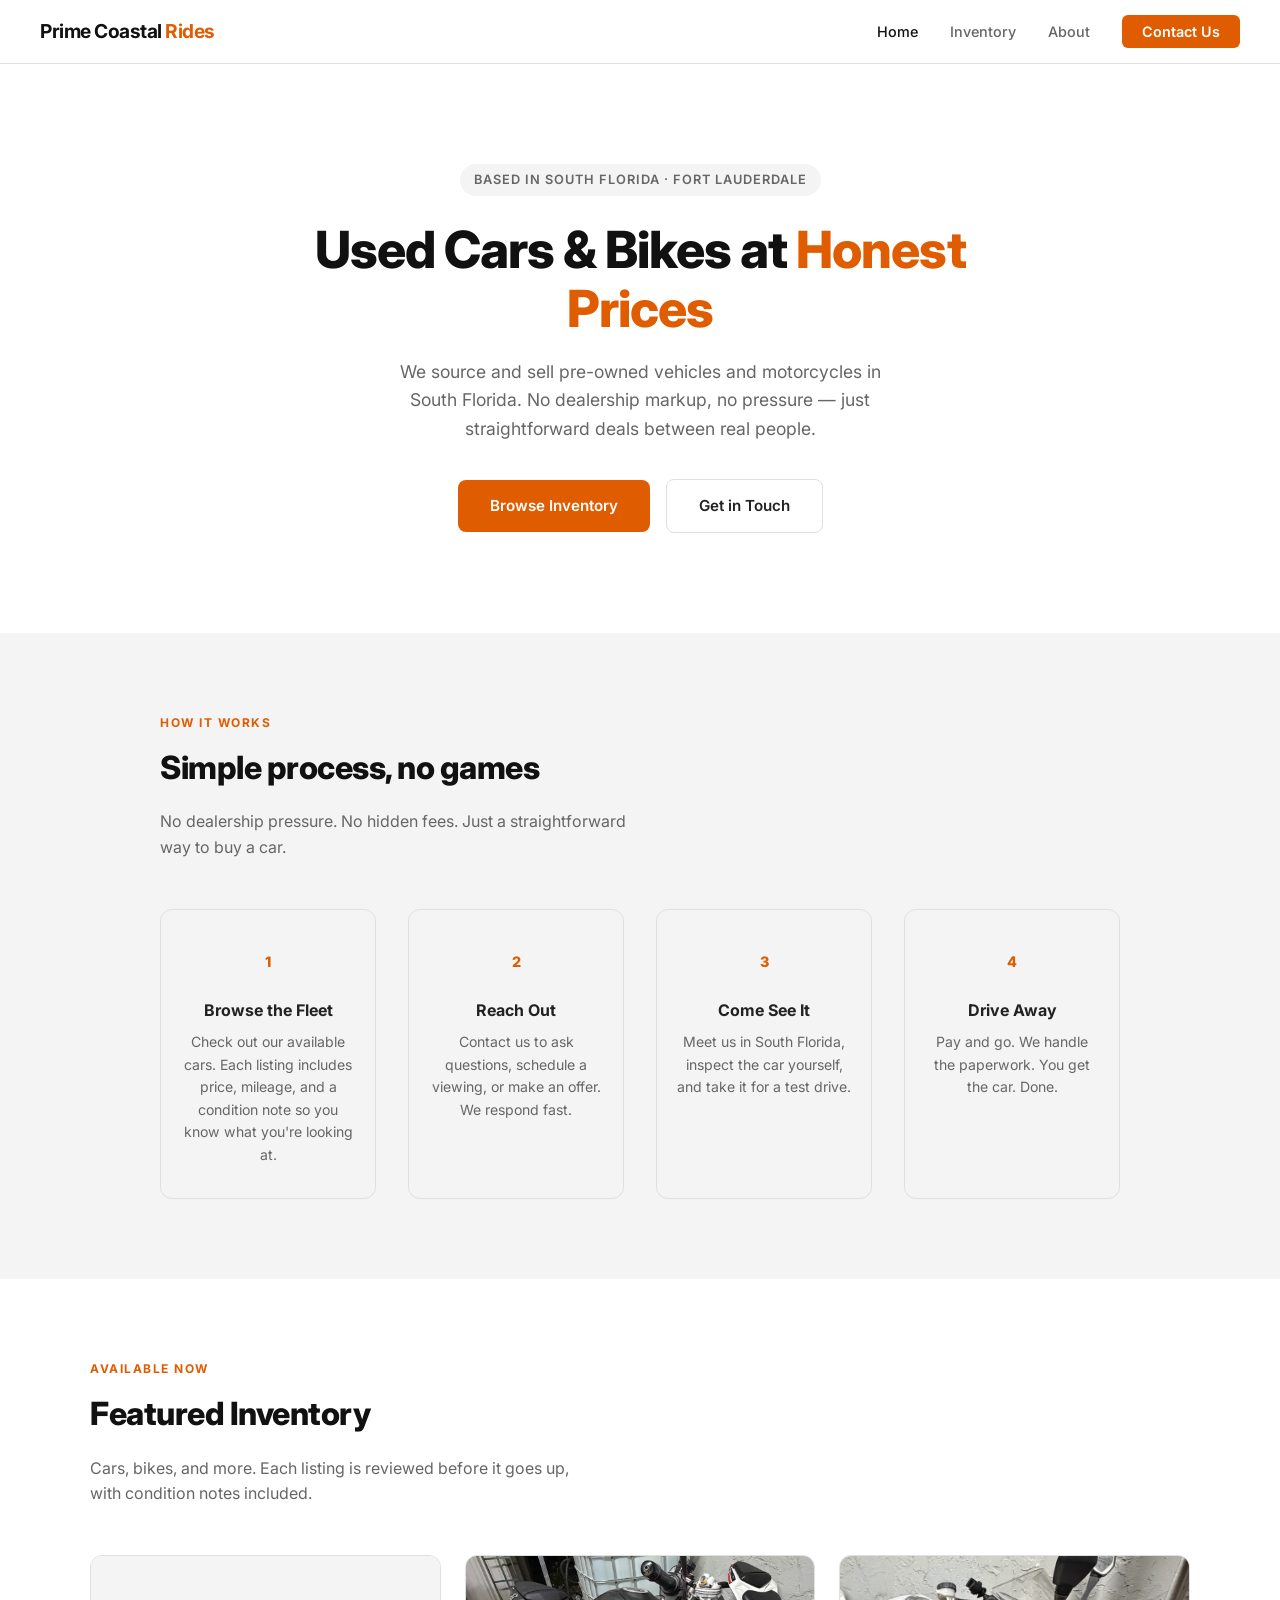
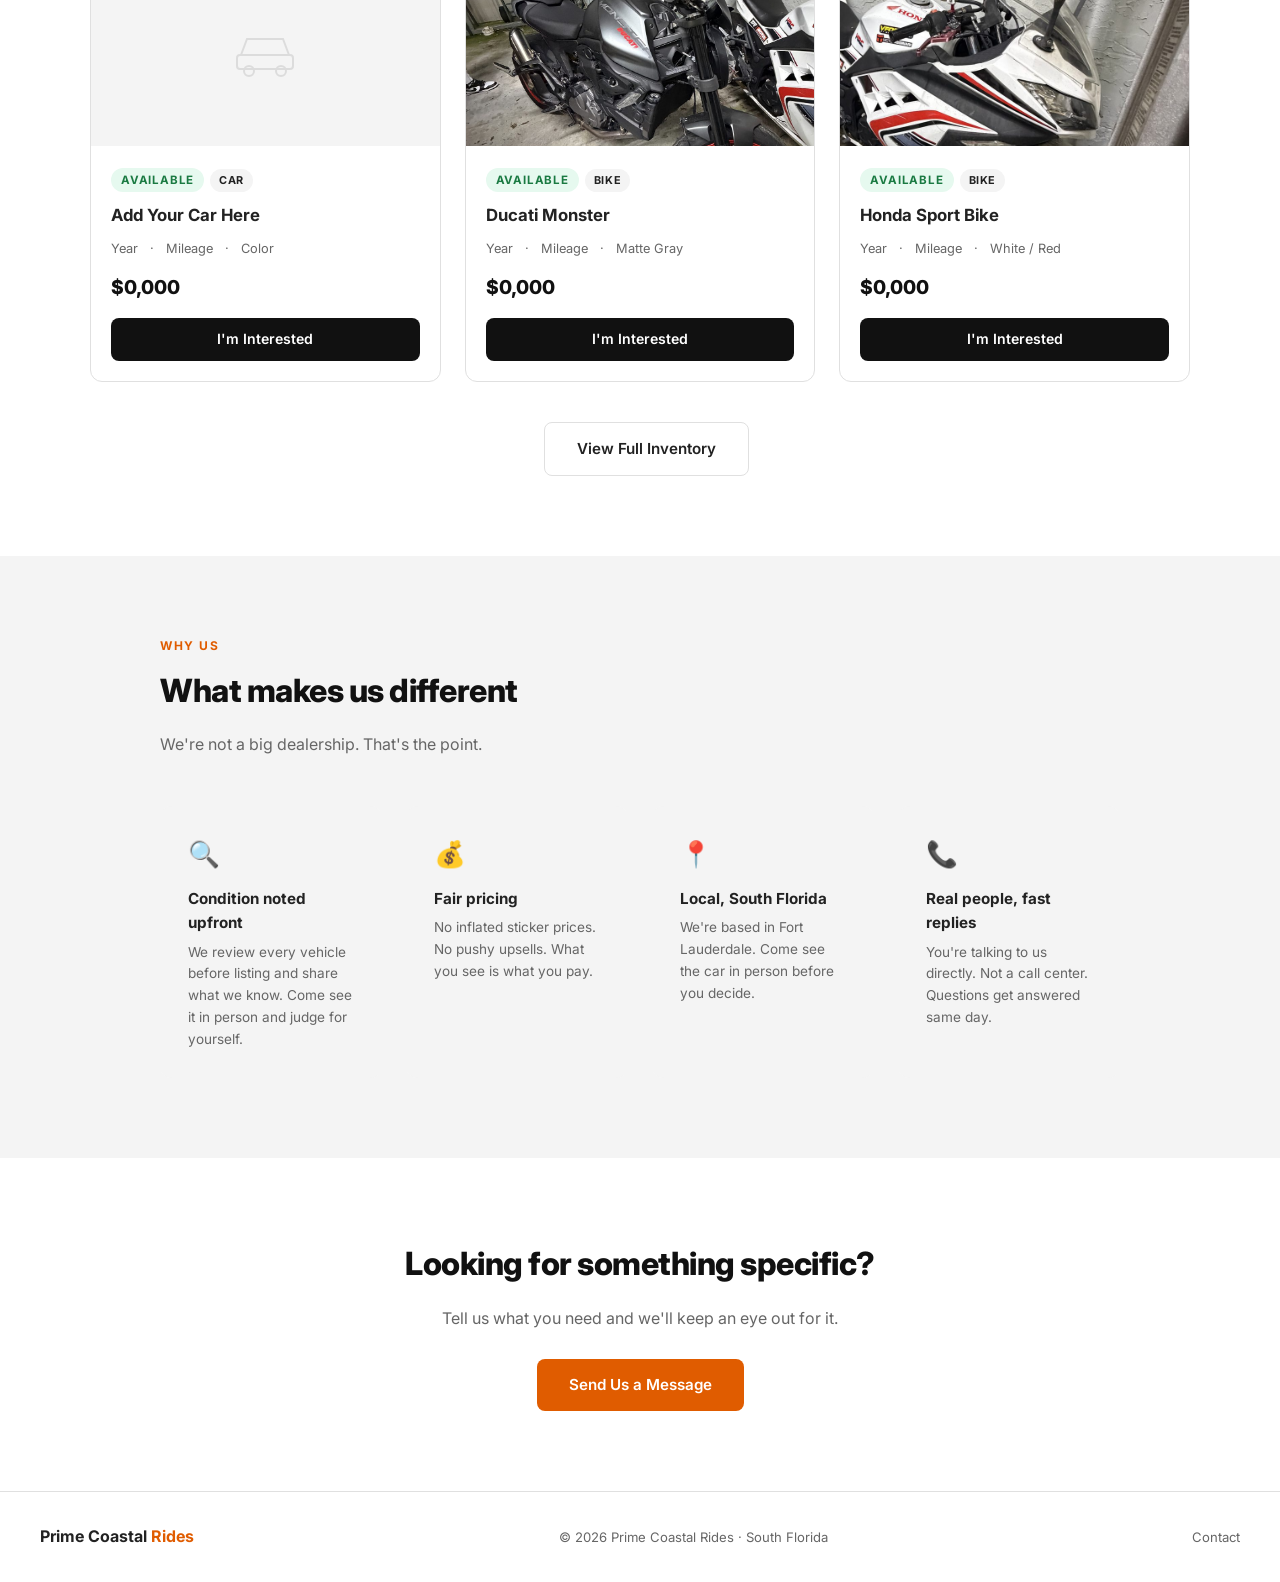
==== index.html @ 64c805c3 "Initial commit" ====
<!DOCTYPE html>
<html lang="en">
<head>
  <meta charset="UTF-8" />
  <meta name="viewport" content="width=device-width, initial-scale=1.0" />
  <title>Prime Coastal Rides — Used Cars & Bikes in South Florida</title>
  <link rel="stylesheet" href="styles.css" />
  <link rel="preconnect" href="https://fonts.googleapis.com" />
  <link href="https://fonts.googleapis.com/css2?family=Inter:wght@400;500;600;700;800&display=swap" rel="stylesheet" />
</head>
<body>

  <!-- NAV -->
  <nav>
    <div class="nav-logo">Prime Coastal<span> Rides</span></div>
    <ul class="nav-links">
      <li><a href="index.html" class="active">Home</a></li>
      <li><a href="inventory.html">Inventory</a></li>
      <li><a href="about.html">About</a></li>
      <li><a href="contact.html" class="nav-cta">Contact Us</a></li>
    </ul>
  </nav>

  <!-- HERO -->
  <div class="hero">
    <div class="hero-tag">Based in South Florida · Fort Lauderdale</div>
    <h1>Used Cars & Bikes at <span>Honest Prices</span></h1>
    <p>We source and sell pre-owned vehicles and motorcycles in South Florida. No dealership markup, no pressure — just straightforward deals between real people.</p>
    <a href="inventory.html" class="btn btn-primary">Browse Inventory</a>
    <a href="contact.html" class="btn btn-outline">Get in Touch</a>
  </div>

  <!-- HOW IT WORKS -->
  <section style="background: var(--light-gray);">
    <div class="steps">
      <div class="section-label">How it works</div>
      <div class="section-title">Simple process, no games</div>
      <p class="section-sub">No dealership pressure. No hidden fees. Just a straightforward way to buy a car.</p>
      <div class="steps-grid">
        <div class="step">
          <div class="step-num">1</div>
          <h3>Browse the Fleet</h3>
          <p>Check out our available cars. Each listing includes price, mileage, and a condition note so you know what you're looking at.</p>
        </div>
        <div class="step">
          <div class="step-num">2</div>
          <h3>Reach Out</h3>
          <p>Contact us to ask questions, schedule a viewing, or make an offer. We respond fast.</p>
        </div>
        <div class="step">
          <div class="step-num">3</div>
          <h3>Come See It</h3>
          <p>Meet us in South Florida, inspect the car yourself, and take it for a test drive.</p>
        </div>
        <div class="step">
          <div class="step-num">4</div>
          <h3>Drive Away</h3>
          <p>Pay and go. We handle the paperwork. You get the car. Done.</p>
        </div>
      </div>
    </div>
  </section>

  <!-- FEATURED INVENTORY -->
  <section>
    <div style="max-width: 1100px; margin: 0 auto;">
      <div class="section-label">Available now</div>
      <div class="section-title">Featured Inventory</div>
      <p class="section-sub">Cars, bikes, and more. Each listing is reviewed before it goes up, with condition notes included.</p>

      <div class="fleet-grid">

        <!-- Car placeholder -->
        <div class="car-card">
          <div class="car-img">
            <svg viewBox="0 0 64 64" fill="none" xmlns="http://www.w3.org/2000/svg">
              <path d="M8 36l6-16h36l6 16" stroke="#999" stroke-width="2" fill="none"/>
              <rect x="4" y="36" width="56" height="14" rx="3" stroke="#999" stroke-width="2" fill="none"/>
              <circle cx="16" cy="52" r="5" stroke="#999" stroke-width="2" fill="none"/>
              <circle cx="48" cy="52" r="5" stroke="#999" stroke-width="2" fill="none"/>
            </svg>
          </div>
          <div class="car-info">
            <span class="car-badge badge-available">Available</span><span class="type-tag">Car</span>
            <h3>Add Your Car Here</h3>
            <div class="car-specs">
              <span class="car-spec">Year</span>
              <span class="car-spec">·</span>
              <span class="car-spec">Mileage</span>
              <span class="car-spec">·</span>
              <span class="car-spec">Color</span>
            </div>
            <div class="car-price">$0,000</div>
            <a href="contact.html" class="car-cta">I'm Interested</a>
          </div>
        </div>

        <div class="car-card">
          <div class="car-img"><img src="images/ducati-monster.jpg" alt="Ducati Monster" style="width:100%; height:100%; object-fit:cover;" /></div>
          <div class="car-info">
            <span class="car-badge badge-available">Available</span><span class="type-tag">Bike</span>
            <h3>Ducati Monster</h3>
            <div class="car-specs">
              <span class="car-spec">Year</span>
              <span class="car-spec">·</span>
              <span class="car-spec">Mileage</span>
              <span class="car-spec">·</span>
              <span class="car-spec">Matte Gray</span>
            </div>
            <div class="car-price">$0,000</div>
            <a href="contact.html" class="car-cta">I'm Interested</a>
          </div>
        </div>

        <div class="car-card">
          <div class="car-img"><img src="images/honda-cbr.jpg" alt="Honda sport bike" style="width:100%; height:100%; object-fit:cover;" /></div>
          <div class="car-info">
            <span class="car-badge badge-available">Available</span><span class="type-tag">Bike</span>
            <h3>Honda Sport Bike</h3>
            <div class="car-specs">
              <span class="car-spec">Year</span>
              <span class="car-spec">·</span>
              <span class="car-spec">Mileage</span>
              <span class="car-spec">·</span>
              <span class="car-spec">White / Red</span>
            </div>
            <div class="car-price">$0,000</div>
            <a href="contact.html" class="car-cta">I'm Interested</a>
          </div>
        </div>

      </div>

      <div style="text-align:center; margin-top: 40px;">
        <a href="inventory.html" class="btn btn-outline">View Full Inventory</a>
      </div>
    </div>
  </section>

  <!-- WHY US -->
  <section style="background: var(--light-gray);">
    <div style="max-width: 960px; margin: 0 auto;">
      <div class="section-label">Why us</div>
      <div class="section-title">What makes us different</div>
      <p class="section-sub">We're not a big dealership. That's the point.</p>
      <div class="why-grid">
        <div class="why-card">
          <div class="why-icon">🔍</div>
          <h3>Condition noted upfront</h3>
          <p>We review every vehicle before listing and share what we know. Come see it in person and judge for yourself.</p>
        </div>
        <div class="why-card">
          <div class="why-icon">💰</div>
          <h3>Fair pricing</h3>
          <p>No inflated sticker prices. No pushy upsells. What you see is what you pay.</p>
        </div>
        <div class="why-card">
          <div class="why-icon">📍</div>
          <h3>Local, South Florida</h3>
          <p>We're based in Fort Lauderdale. Come see the car in person before you decide.</p>
        </div>
        <div class="why-card">
          <div class="why-icon">📞</div>
          <h3>Real people, fast replies</h3>
          <p>You're talking to us directly. Not a call center. Questions get answered same day.</p>
        </div>
      </div>
    </div>
  </section>

  <!-- CTA BANNER -->
  <section style="text-align: center; padding: 80px 40px;">
    <div class="section-title">Looking for something specific?</div>
    <p style="color: var(--gray); margin-bottom: 28px; font-size: 1rem;">Tell us what you need and we'll keep an eye out for it.</p>
    <a href="contact.html" class="btn btn-primary">Send Us a Message</a>
  </section>

  <!-- FOOTER -->
  <footer>
    <div class="footer-logo">Prime Coastal<span> Rides</span></div>
    <p>© 2026 Prime Coastal Rides · South Florida</p>
    <p><a href="contact.html" style="color: var(--gray);">Contact</a></p>
  </footer>

</body>
</html>
---- styles.css ----
* {
  margin: 0;
  padding: 0;
  box-sizing: border-box;
}

:root {
  --black: #111111;
  --dark: #222222;
  --gray: #666666;
  --light-gray: #f4f4f4;
  --border: #e0e0e0;
  --accent: #e05c00;
  --white: #ffffff;
  --font: 'Inter', system-ui, -apple-system, sans-serif;
}

body {
  font-family: var(--font);
  color: var(--dark);
  background: var(--white);
  line-height: 1.6;
}

a {
  text-decoration: none;
  color: inherit;
}

img {
  max-width: 100%;
  display: block;
}

/* ── NAV ── */
nav {
  position: sticky;
  top: 0;
  z-index: 100;
  background: var(--white);
  border-bottom: 1px solid var(--border);
  padding: 0 40px;
  display: flex;
  align-items: center;
  justify-content: space-between;
  height: 64px;
}

.nav-logo {
  font-size: 1.2rem;
  font-weight: 700;
  letter-spacing: -0.5px;
  color: var(--black);
}

.nav-logo span {
  color: var(--accent);
}

.nav-links {
  display: flex;
  gap: 32px;
  list-style: none;
}

.nav-links a {
  font-size: 0.9rem;
  font-weight: 500;
  color: var(--gray);
  transition: color 0.2s;
}

.nav-links a:hover,
.nav-links a.active {
  color: var(--black);
}

.nav-cta {
  background: var(--accent);
  color: var(--white) !important;
  padding: 8px 20px;
  border-radius: 6px;
  font-weight: 600 !important;
  transition: opacity 0.2s !important;
}

.nav-cta:hover {
  opacity: 0.85;
  color: var(--white) !important;
}

/* ── HERO ── */
.hero {
  padding: 100px 40px;
  max-width: 800px;
  margin: 0 auto;
  text-align: center;
}

.hero-tag {
  display: inline-block;
  background: var(--light-gray);
  color: var(--gray);
  font-size: 0.8rem;
  font-weight: 600;
  letter-spacing: 1px;
  text-transform: uppercase;
  padding: 6px 14px;
  border-radius: 20px;
  margin-bottom: 24px;
}

.hero h1 {
  font-size: clamp(2rem, 5vw, 3.2rem);
  font-weight: 800;
  line-height: 1.15;
  color: var(--black);
  margin-bottom: 20px;
  letter-spacing: -1px;
}

.hero h1 span {
  color: var(--accent);
}

.hero p {
  font-size: 1.1rem;
  color: var(--gray);
  max-width: 520px;
  margin: 0 auto 36px;
}

.btn {
  display: inline-block;
  padding: 14px 32px;
  border-radius: 8px;
  font-weight: 600;
  font-size: 0.95rem;
  transition: all 0.2s;
  cursor: pointer;
}

.btn-primary {
  background: var(--accent);
  color: var(--white);
}

.btn-primary:hover {
  opacity: 0.88;
}

.btn-outline {
  border: 1.5px solid var(--border);
  color: var(--dark);
  margin-left: 12px;
}

.btn-outline:hover {
  border-color: var(--dark);
}

/* ── SECTION ── */
section {
  padding: 80px 40px;
}

.section-label {
  font-size: 0.75rem;
  font-weight: 700;
  letter-spacing: 1.5px;
  text-transform: uppercase;
  color: var(--accent);
  margin-bottom: 10px;
}

.section-title {
  font-size: clamp(1.5rem, 3vw, 2rem);
  font-weight: 800;
  color: var(--black);
  letter-spacing: -0.5px;
  margin-bottom: 16px;
}

.section-sub {
  color: var(--gray);
  font-size: 1rem;
  max-width: 500px;
  margin-bottom: 48px;
}

/* ── HOW IT WORKS ── */
.steps {
  max-width: 960px;
  margin: 0 auto;
}

.steps-grid {
  display: grid;
  grid-template-columns: repeat(auto-fit, minmax(200px, 1fr));
  gap: 32px;
}

.step {
  text-align: center;
  padding: 32px 20px;
  border: 1px solid var(--border);
  border-radius: 12px;
}

.step-num {
  width: 40px;
  height: 40px;
  background: var(--light-gray);
  border-radius: 50%;
  display: flex;
  align-items: center;
  justify-content: center;
  font-weight: 800;
  font-size: 0.9rem;
  margin: 0 auto 16px;
  color: var(--accent);
}

.step h3 {
  font-size: 1rem;
  font-weight: 700;
  margin-bottom: 8px;
}

.step p {
  font-size: 0.88rem;
  color: var(--gray);
}

/* ── CAR CARDS ── */
.fleet-grid {
  display: grid;
  grid-template-columns: repeat(auto-fill, minmax(280px, 1fr));
  gap: 24px;
  max-width: 1100px;
  margin: 0 auto;
}

.car-card {
  border: 1px solid var(--border);
  border-radius: 12px;
  overflow: hidden;
  transition: box-shadow 0.2s, transform 0.2s;
}

.car-card:hover {
  box-shadow: 0 8px 24px rgba(0,0,0,0.08);
  transform: translateY(-2px);
}

.car-img {
  width: 100%;
  height: 190px;
  background: var(--light-gray);
  display: flex;
  align-items: center;
  justify-content: center;
  color: var(--gray);
  font-size: 0.85rem;
}

.car-img svg {
  width: 64px;
  height: 64px;
  opacity: 0.25;
}

.car-img img {
  width: 100%;
  height: 100%;
  object-fit: cover;
}

.type-tag {
  display: inline-block;
  font-size: 0.68rem;
  font-weight: 700;
  text-transform: uppercase;
  letter-spacing: 0.6px;
  padding: 3px 9px;
  border-radius: 20px;
  margin-bottom: 8px;
  margin-left: 6px;
  background: var(--light-gray);
  color: var(--dark);
}

.car-info {
  padding: 20px;
}

.car-badge {
  display: inline-block;
  font-size: 0.72rem;
  font-weight: 700;
  text-transform: uppercase;
  letter-spacing: 0.8px;
  padding: 3px 10px;
  border-radius: 20px;
  margin-bottom: 10px;
}

.badge-available {
  background: #e6f9ef;
  color: #1a7a42;
}

.badge-sold {
  background: #fef0f0;
  color: #b91c1c;
}

.badge-pending {
  background: #fff7e6;
  color: #b45309;
}

.car-info h3 {
  font-size: 1.05rem;
  font-weight: 700;
  margin-bottom: 4px;
}

.car-specs {
  display: flex;
  gap: 12px;
  margin: 10px 0;
  flex-wrap: wrap;
}

.car-spec {
  font-size: 0.8rem;
  color: var(--gray);
  display: flex;
  align-items: center;
  gap: 4px;
}

.car-price {
  font-size: 1.2rem;
  font-weight: 800;
  color: var(--black);
  margin-top: 12px;
}

.car-cta {
  margin-top: 16px;
  width: 100%;
  text-align: center;
  background: var(--black);
  color: var(--white);
  padding: 10px;
  border-radius: 8px;
  font-size: 0.88rem;
  font-weight: 600;
  transition: opacity 0.2s;
  display: block;
}

.car-cta:hover {
  opacity: 0.8;
}

/* ── WHY US ── */
.why-grid {
  display: grid;
  grid-template-columns: repeat(auto-fit, minmax(220px, 1fr));
  gap: 24px;
  max-width: 960px;
  margin: 0 auto;
}

.why-card {
  padding: 28px;
  background: var(--light-gray);
  border-radius: 12px;
}

.why-icon {
  font-size: 1.6rem;
  margin-bottom: 12px;
}

.why-card h3 {
  font-size: 0.95rem;
  font-weight: 700;
  margin-bottom: 6px;
}

.why-card p {
  font-size: 0.85rem;
  color: var(--gray);
}

/* ── ABOUT PAGE ── */
.about-content {
  max-width: 720px;
  margin: 0 auto;
}

.about-content p {
  color: var(--gray);
  margin-bottom: 20px;
  font-size: 1rem;
  line-height: 1.8;
}

.about-highlights {
  display: grid;
  grid-template-columns: repeat(auto-fit, minmax(160px, 1fr));
  gap: 20px;
  margin: 48px 0;
}

.highlight {
  text-align: center;
  padding: 24px;
  border: 1px solid var(--border);
  border-radius: 12px;
}

.highlight-num {
  font-size: 2rem;
  font-weight: 800;
  color: var(--accent);
}

.highlight p {
  font-size: 0.85rem;
  color: var(--gray);
  margin: 0;
}

/* ── CONTACT ── */
.contact-wrap {
  max-width: 600px;
  margin: 0 auto;
}

.contact-form {
  display: flex;
  flex-direction: column;
  gap: 16px;
}

.form-row {
  display: grid;
  grid-template-columns: 1fr 1fr;
  gap: 16px;
}

.form-group {
  display: flex;
  flex-direction: column;
  gap: 6px;
}

.form-group label {
  font-size: 0.85rem;
  font-weight: 600;
  color: var(--dark);
}

.form-group input,
.form-group select,
.form-group textarea {
  padding: 12px 14px;
  border: 1.5px solid var(--border);
  border-radius: 8px;
  font-size: 0.92rem;
  font-family: var(--font);
  color: var(--dark);
  outline: none;
  transition: border-color 0.2s;
  background: var(--white);
}

.form-group input:focus,
.form-group select:focus,
.form-group textarea:focus {
  border-color: var(--dark);
}

.form-group textarea {
  resize: vertical;
  min-height: 120px;
}

.form-submit {
  background: var(--accent);
  color: var(--white);
  border: none;
  padding: 14px;
  border-radius: 8px;
  font-size: 0.95rem;
  font-weight: 700;
  cursor: pointer;
  font-family: var(--font);
  transition: opacity 0.2s;
}

.form-submit:hover {
  opacity: 0.88;
}

.contact-info {
  display: grid;
  grid-template-columns: repeat(auto-fit, minmax(150px, 1fr));
  gap: 16px;
  margin-bottom: 40px;
}

.contact-item {
  padding: 20px;
  background: var(--light-gray);
  border-radius: 10px;
  text-align: center;
}

.contact-item .ci-icon { font-size: 1.3rem; margin-bottom: 8px; }
.contact-item .ci-label { font-size: 0.75rem; color: var(--gray); margin-bottom: 4px; }
.contact-item .ci-value { font-size: 0.88rem; font-weight: 600; }

/* ── FOOTER ── */
footer {
  border-top: 1px solid var(--border);
  padding: 32px 40px;
  display: flex;
  align-items: center;
  justify-content: space-between;
  flex-wrap: wrap;
  gap: 12px;
}

.footer-logo {
  font-weight: 700;
  font-size: 1rem;
}

.footer-logo span { color: var(--accent); }

footer p {
  font-size: 0.82rem;
  color: var(--gray);
}

/* ── PAGE HEADER ── */
.page-header {
  background: var(--light-gray);
  padding: 60px 40px;
  text-align: center;
}

.page-header h1 {
  font-size: clamp(1.8rem, 4vw, 2.5rem);
  font-weight: 800;
  letter-spacing: -0.5px;
}

.page-header p {
  color: var(--gray);
  margin-top: 10px;
  font-size: 1rem;
}

/* ── RESPONSIVE ── */
@media (max-width: 640px) {
  nav { padding: 0 20px; }
  section { padding: 60px 20px; }
  .hero { padding: 70px 20px; }
  .form-row { grid-template-columns: 1fr; }
  footer { padding: 24px 20px; flex-direction: column; text-align: center; }
  .page-header { padding: 40px 20px; }
}
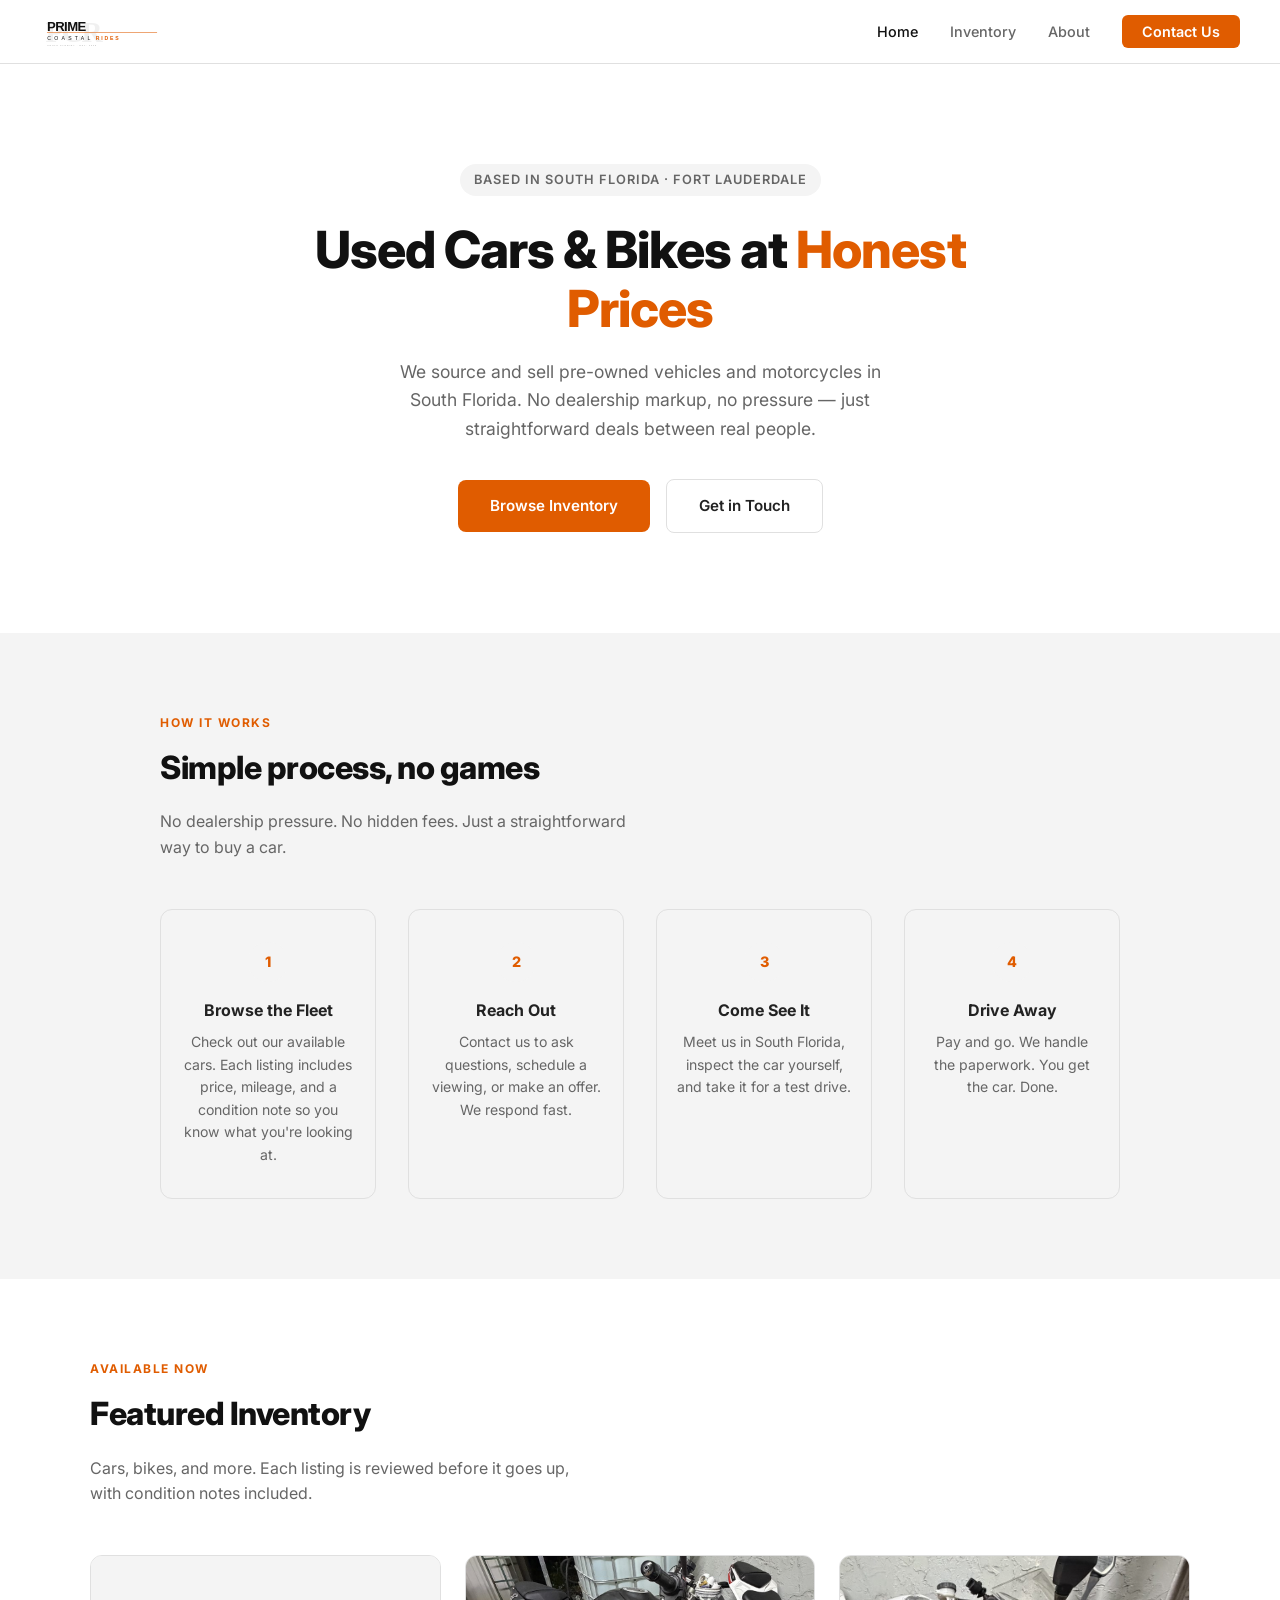
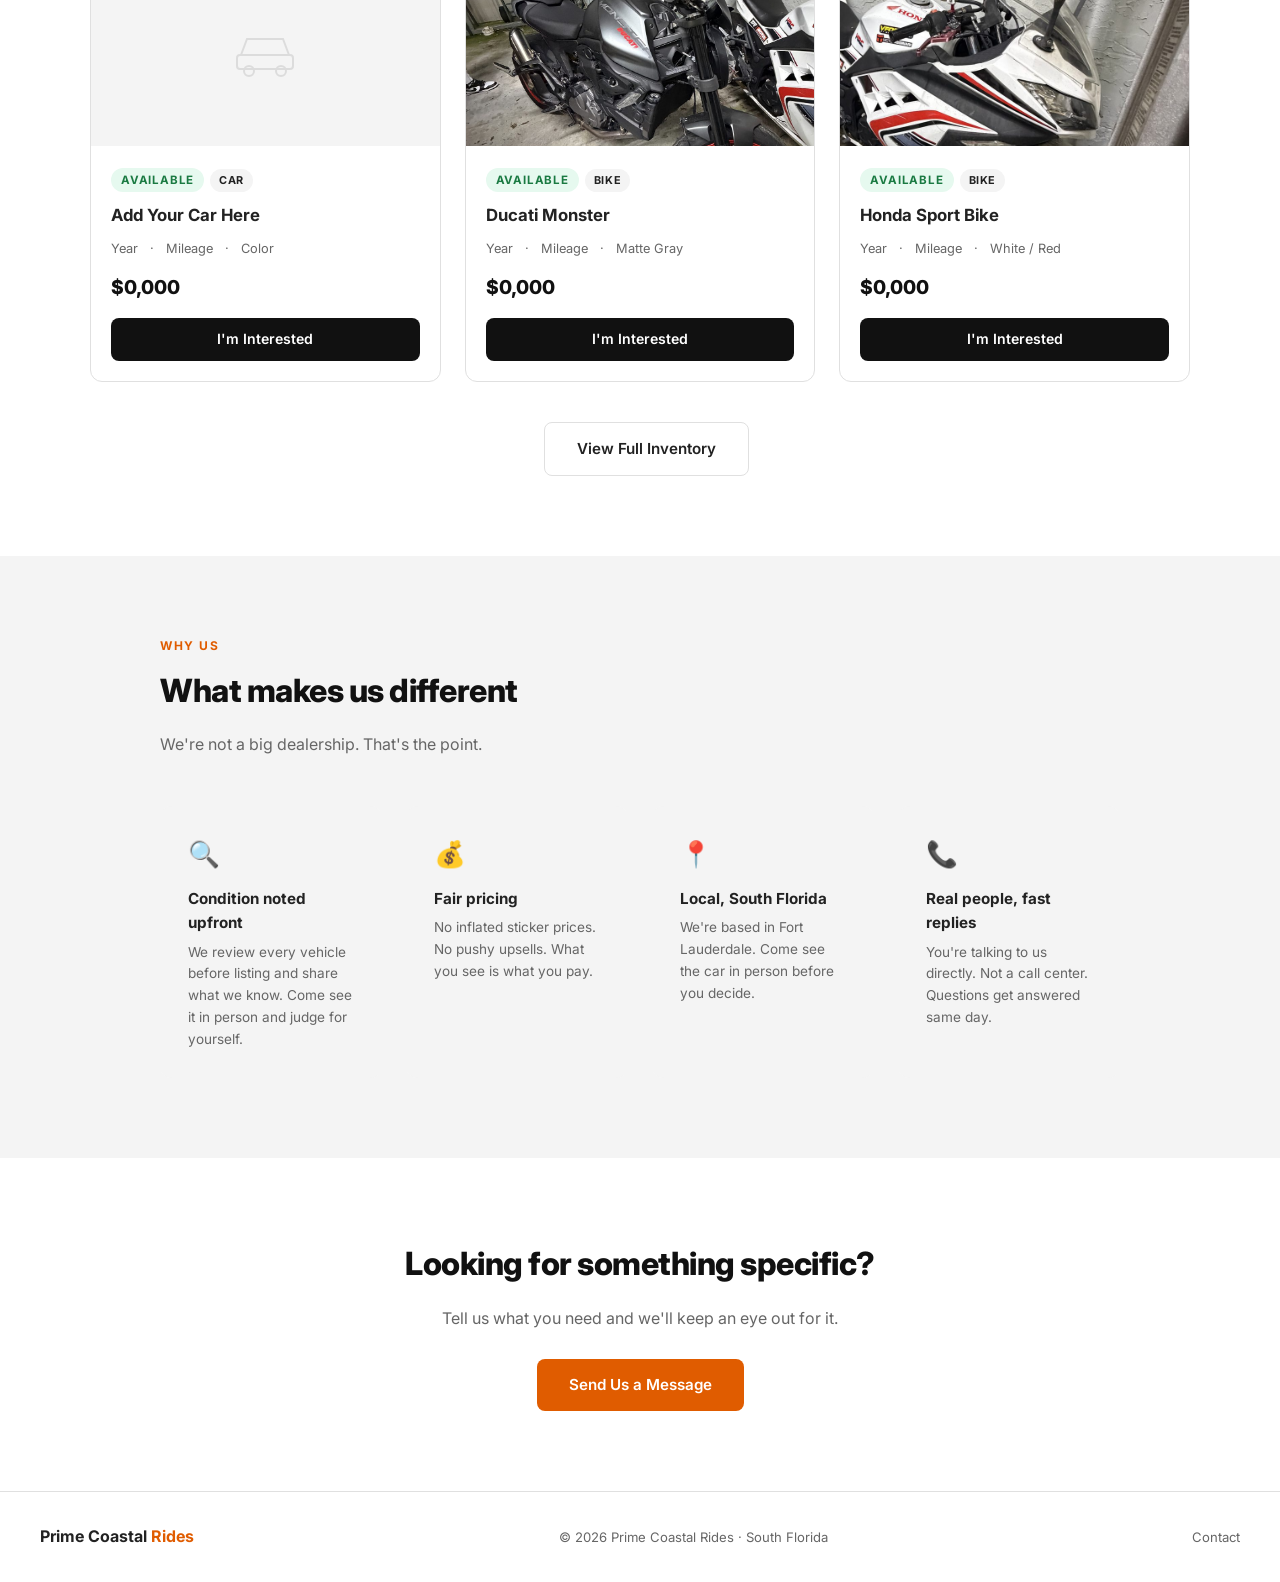
==== commit b5ca4838: "logo banner changed Logo Banner" ====
--- a/index.html
+++ b/index.html
@@ -12,7 +12,7 @@
 
   <!-- NAV -->
   <nav>
-    <div class="nav-logo">Prime Coastal<span> Rides</span></div>
+    <a href="index.html"><img src="logo.svg" alt="Prime Coastal Rides" class="nav-logo-img" /></a>
     <ul class="nav-links">
       <li><a href="index.html" class="active">Home</a></li>
       <li><a href="inventory.html">Inventory</a></li>
--- a/styles.css
+++ b/styles.css
@@ -44,6 +44,12 @@
   align-items: center;
   justify-content: space-between;
   height: 64px;
+}
+
+.nav-logo-img {
+  height: 40px;
+  width: auto;
+  display: block;
 }
 
 .nav-logo {
@@ -524,7 +530,7 @@
 
 .contact-item .ci-icon { font-size: 1.3rem; margin-bottom: 8px; }
 .contact-item .ci-label { font-size: 0.75rem; color: var(--gray); margin-bottom: 4px; }
-.contact-item .ci-value { font-size: 0.88rem; font-weight: 600; }
+.contact-item .ci-value { font-size: 0.78rem; font-weight: 600; word-break: break-all; }
 
 /* ── FOOTER ── */
 footer {
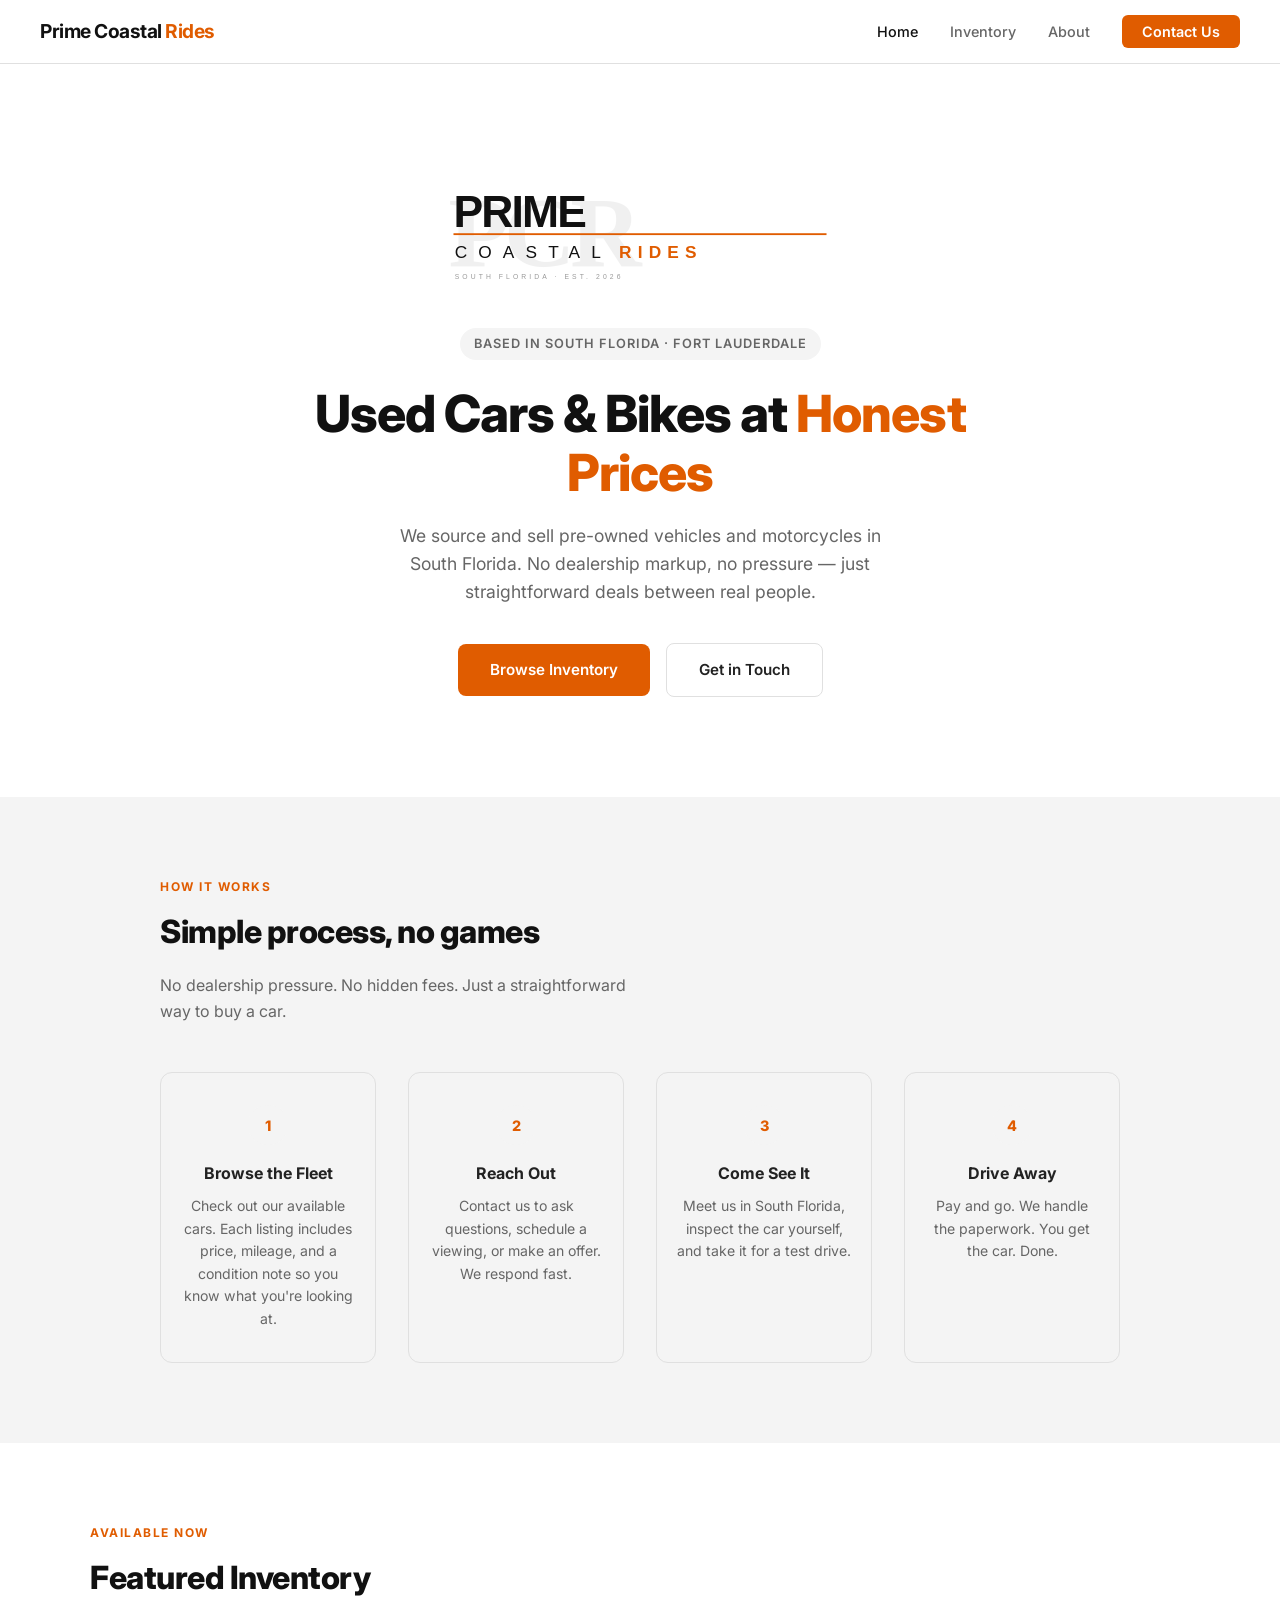
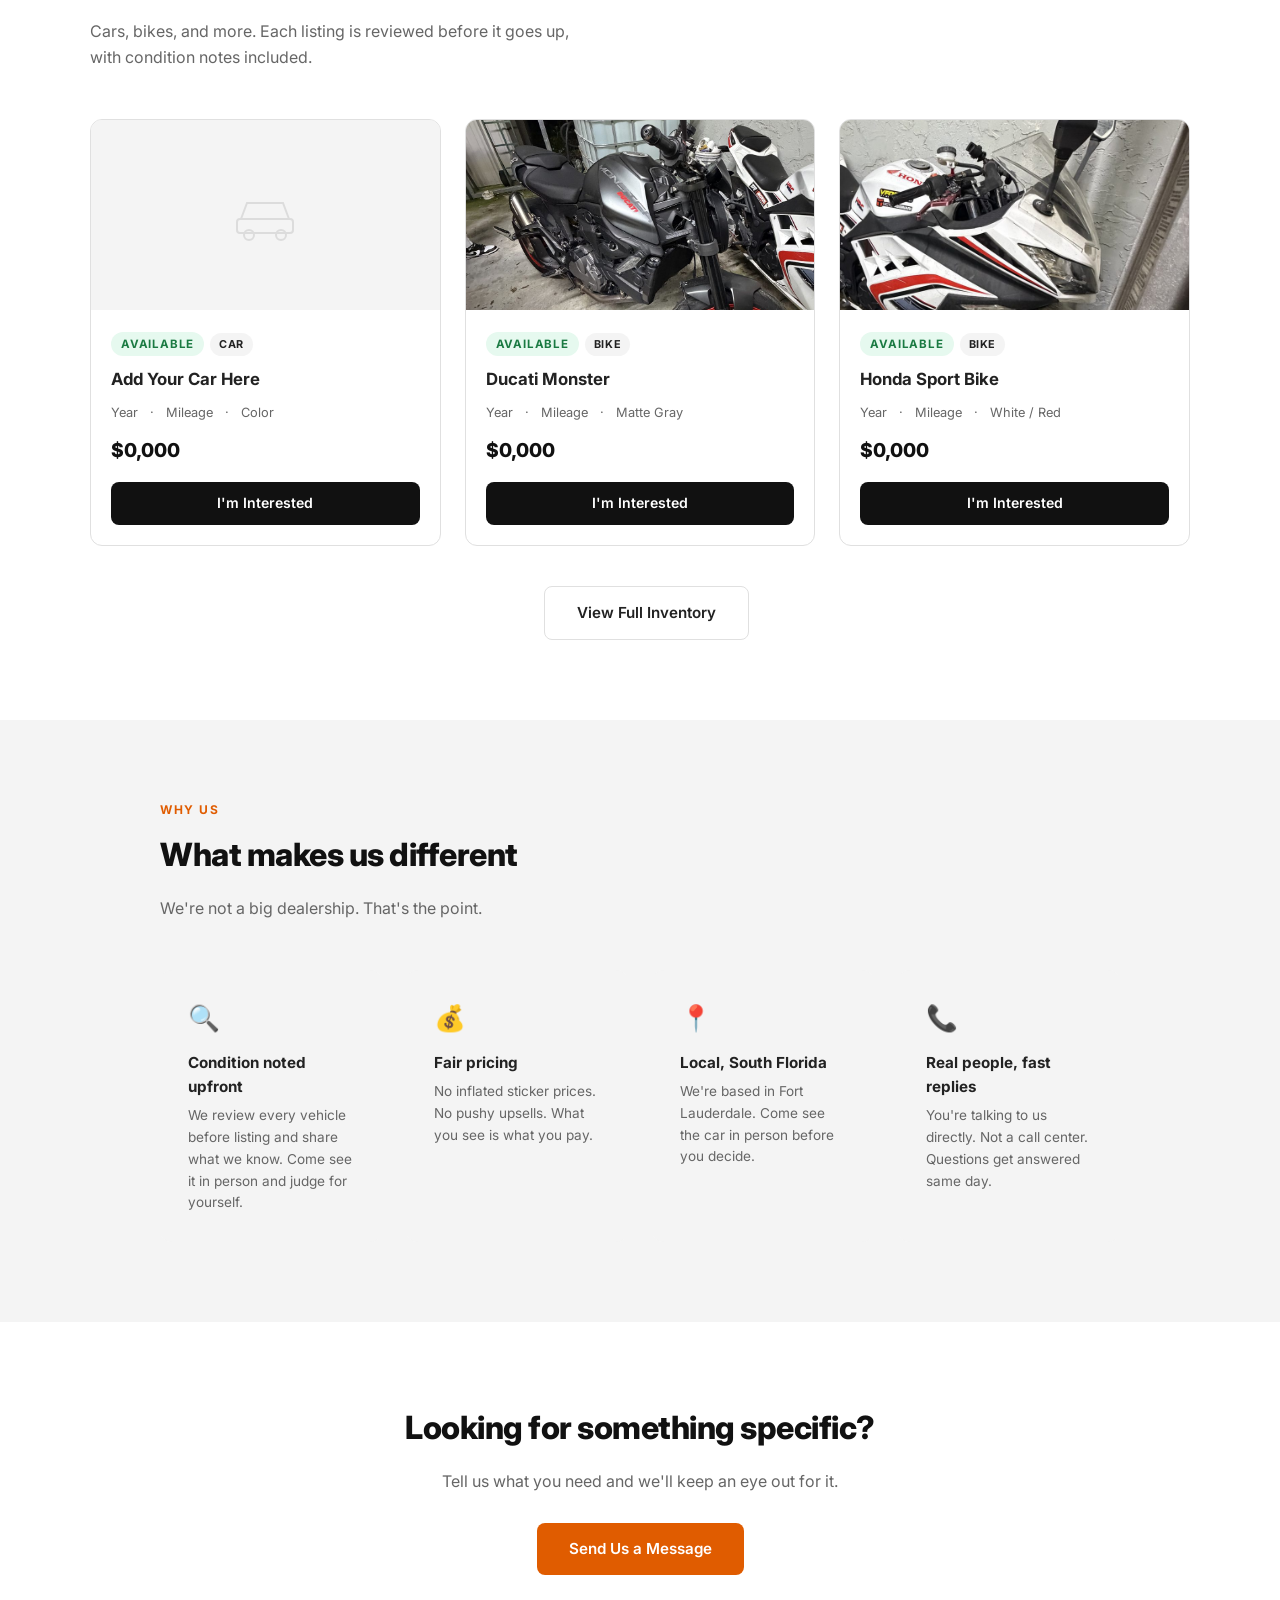
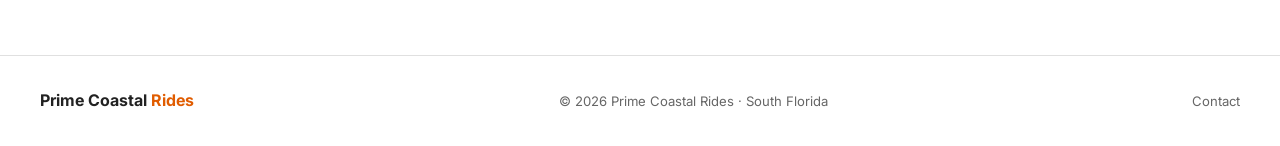
==== commit a67d9bdb: "logo sized changed or place logo was too small before asked for change" ====
--- a/index.html
+++ b/index.html
@@ -12,7 +12,7 @@
 
   <!-- NAV -->
   <nav>
-    <a href="index.html"><img src="logo.svg" alt="Prime Coastal Rides" class="nav-logo-img" /></a>
+    <a href="index.html" class="nav-logo">Prime Coastal<span> Rides</span></a>
     <ul class="nav-links">
       <li><a href="index.html" class="active">Home</a></li>
       <li><a href="inventory.html">Inventory</a></li>
@@ -23,6 +23,7 @@
 
   <!-- HERO -->
   <div class="hero">
+    <img src="logo.svg" alt="Prime Coastal Rides" class="hero-logo" />
     <div class="hero-tag">Based in South Florida · Fort Lauderdale</div>
     <h1>Used Cars & Bikes at <span>Honest Prices</span></h1>
     <p>We source and sell pre-owned vehicles and motorcycles in South Florida. No dealership markup, no pressure — just straightforward deals between real people.</p>
--- a/styles.css
+++ b/styles.css
@@ -49,6 +49,13 @@
 .nav-logo-img {
   height: 40px;
   width: auto;
+  display: block;
+}
+
+.hero-logo {
+  width: 420px;
+  max-width: 90%;
+  margin: 0 auto 28px;
   display: block;
 }
 
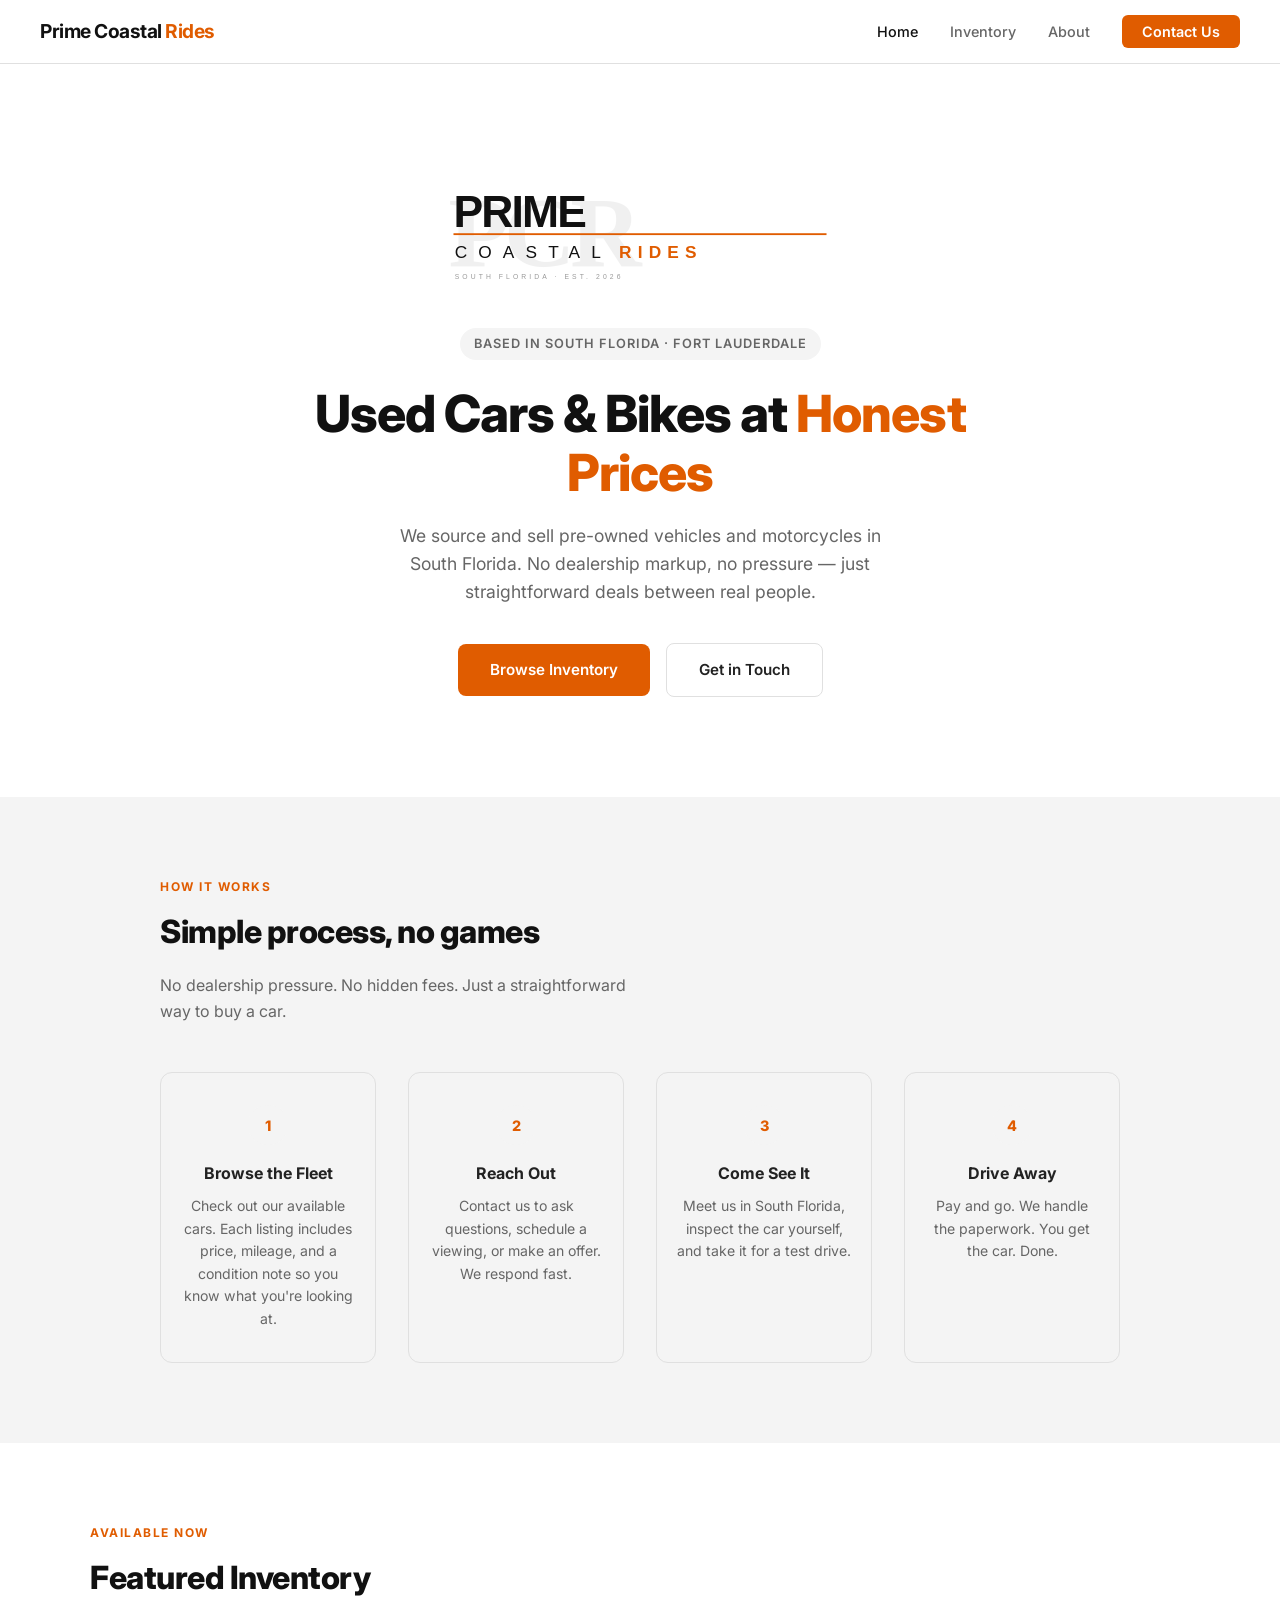
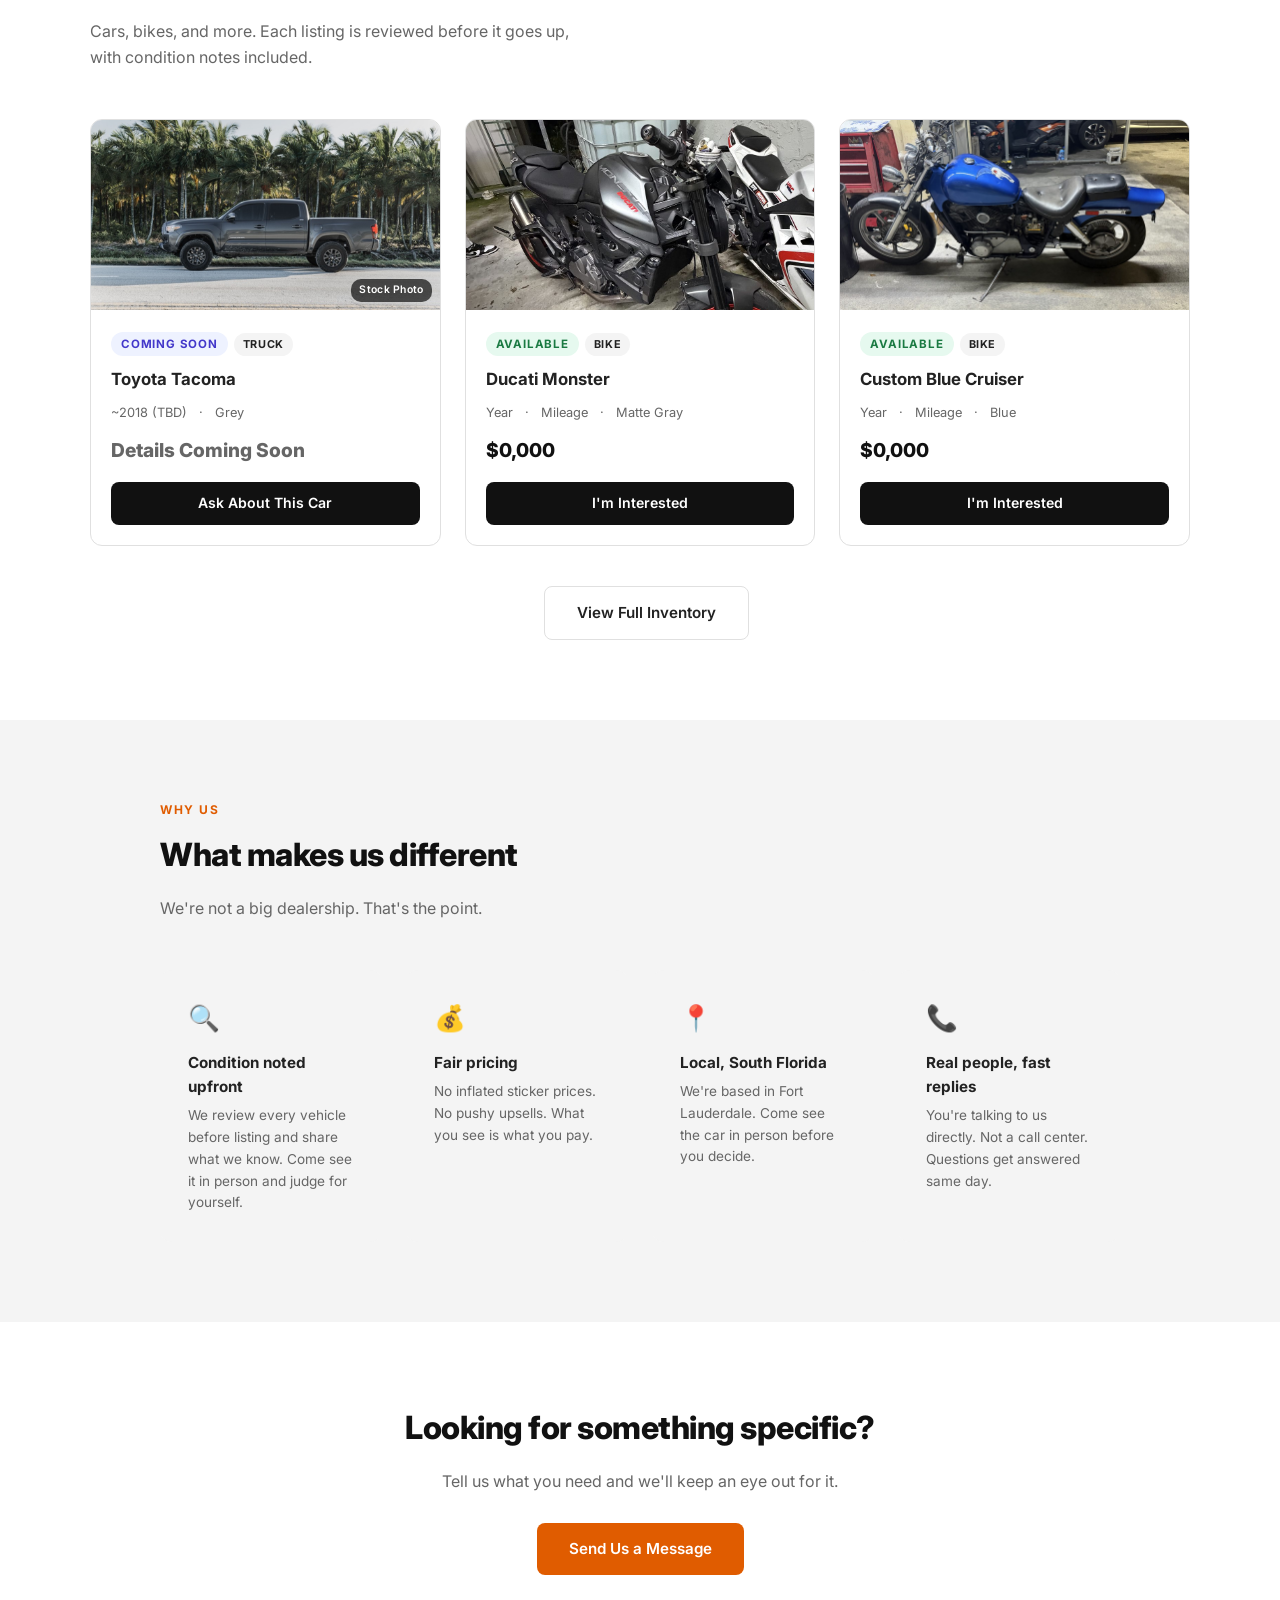
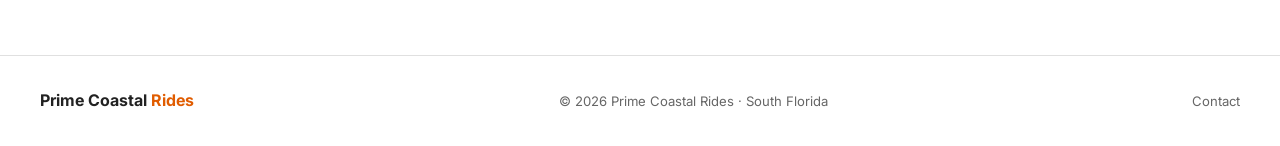
==== commit b4f5256b: "Add impound cars to inventory, fix homepage featured section - Add 5 impound cars to inventory.html " ====
--- a/index.html
+++ b/index.html
@@ -71,28 +71,21 @@
 
       <div class="fleet-grid">
 
-        <!-- Car placeholder -->
         <div class="car-card">
           <div class="car-img">
-            <svg viewBox="0 0 64 64" fill="none" xmlns="http://www.w3.org/2000/svg">
-              <path d="M8 36l6-16h36l6 16" stroke="#999" stroke-width="2" fill="none"/>
-              <rect x="4" y="36" width="56" height="14" rx="3" stroke="#999" stroke-width="2" fill="none"/>
-              <circle cx="16" cy="52" r="5" stroke="#999" stroke-width="2" fill="none"/>
-              <circle cx="48" cy="52" r="5" stroke="#999" stroke-width="2" fill="none"/>
-            </svg>
+            <img src="images/toyota-tacoma-grey.jpg" alt="Grey Toyota Tacoma (stock photo)" style="width:100%; height:100%; object-fit:cover;" />
+            <span class="stock-photo-tag">Stock Photo</span>
           </div>
           <div class="car-info">
-            <span class="car-badge badge-available">Available</span><span class="type-tag">Car</span>
-            <h3>Add Your Car Here</h3>
+            <span class="car-badge badge-coming-soon">Coming Soon</span><span class="type-tag">Truck</span>
+            <h3>Toyota Tacoma</h3>
             <div class="car-specs">
-              <span class="car-spec">Year</span>
+              <span class="car-spec">~2018 (TBD)</span>
               <span class="car-spec">·</span>
-              <span class="car-spec">Mileage</span>
-              <span class="car-spec">·</span>
-              <span class="car-spec">Color</span>
+              <span class="car-spec">Grey</span>
             </div>
-            <div class="car-price">$0,000</div>
-            <a href="contact.html" class="car-cta">I'm Interested</a>
+            <div class="car-price" style="color: var(--gray);">Details Coming Soon</div>
+            <a href="contact.html" class="car-cta">Ask About This Car</a>
           </div>
         </div>
 
@@ -114,16 +107,16 @@
         </div>
 
         <div class="car-card">
-          <div class="car-img"><img src="images/honda-cbr.jpg" alt="Honda sport bike" style="width:100%; height:100%; object-fit:cover;" /></div>
+          <div class="car-img"><img src="images/blue-cruiser.jpg" alt="Custom blue cruiser motorcycle" style="width:100%; height:100%; object-fit:cover;" /></div>
           <div class="car-info">
             <span class="car-badge badge-available">Available</span><span class="type-tag">Bike</span>
-            <h3>Honda Sport Bike</h3>
+            <h3>Custom Blue Cruiser</h3>
             <div class="car-specs">
               <span class="car-spec">Year</span>
               <span class="car-spec">·</span>
               <span class="car-spec">Mileage</span>
               <span class="car-spec">·</span>
-              <span class="car-spec">White / Red</span>
+              <span class="car-spec">Blue</span>
             </div>
             <div class="car-price">$0,000</div>
             <a href="contact.html" class="car-cta">I'm Interested</a>
--- a/styles.css
+++ b/styles.css
@@ -275,6 +275,20 @@
   justify-content: center;
   color: var(--gray);
   font-size: 0.85rem;
+  position: relative;
+}
+
+.stock-photo-tag {
+  position: absolute;
+  bottom: 8px;
+  right: 8px;
+  background: rgba(0,0,0,0.65);
+  color: #fff;
+  font-size: 0.65rem;
+  font-weight: 600;
+  padding: 3px 8px;
+  border-radius: 10px;
+  letter-spacing: 0.3px;
 }
 
 .car-img svg {
@@ -331,6 +345,11 @@
 .badge-pending {
   background: #fff7e6;
   color: #b45309;
+}
+
+.badge-coming-soon {
+  background: #eef2ff;
+  color: #4338ca;
 }
 
 .car-info h3 {
